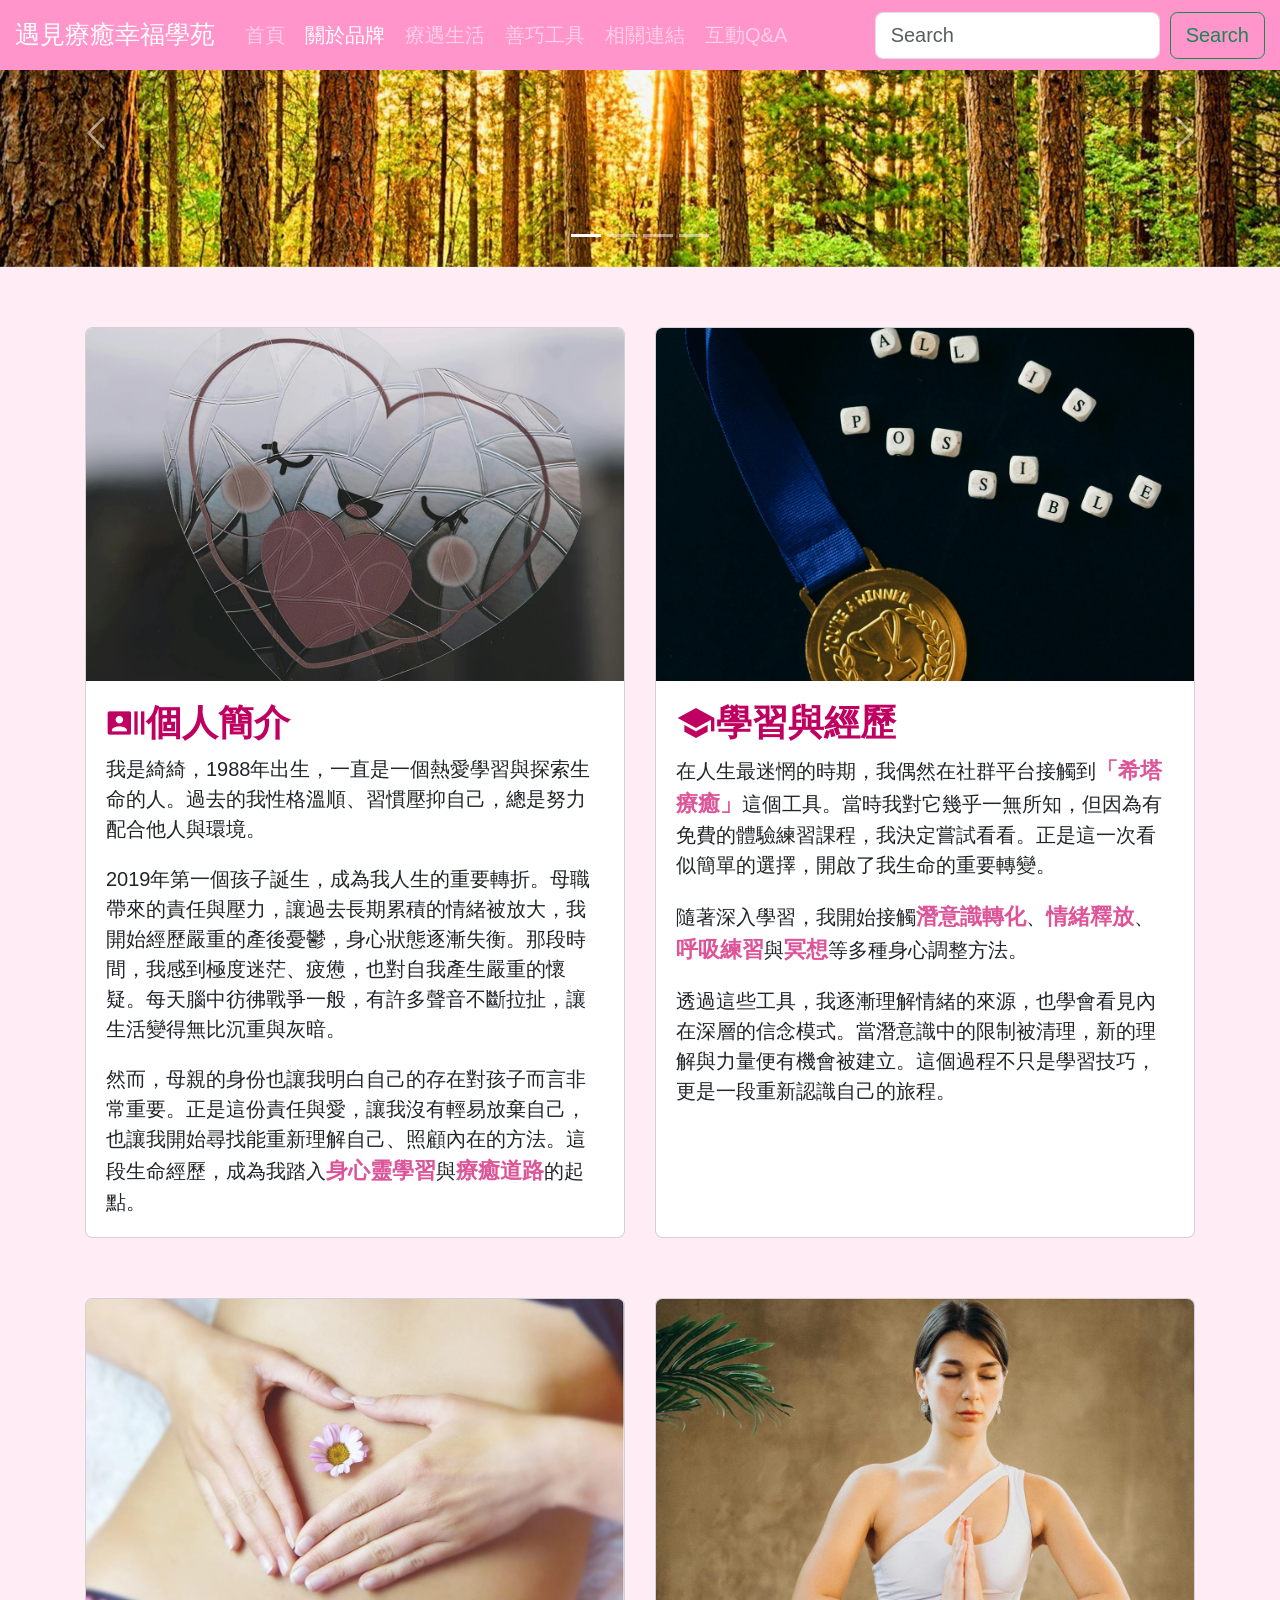
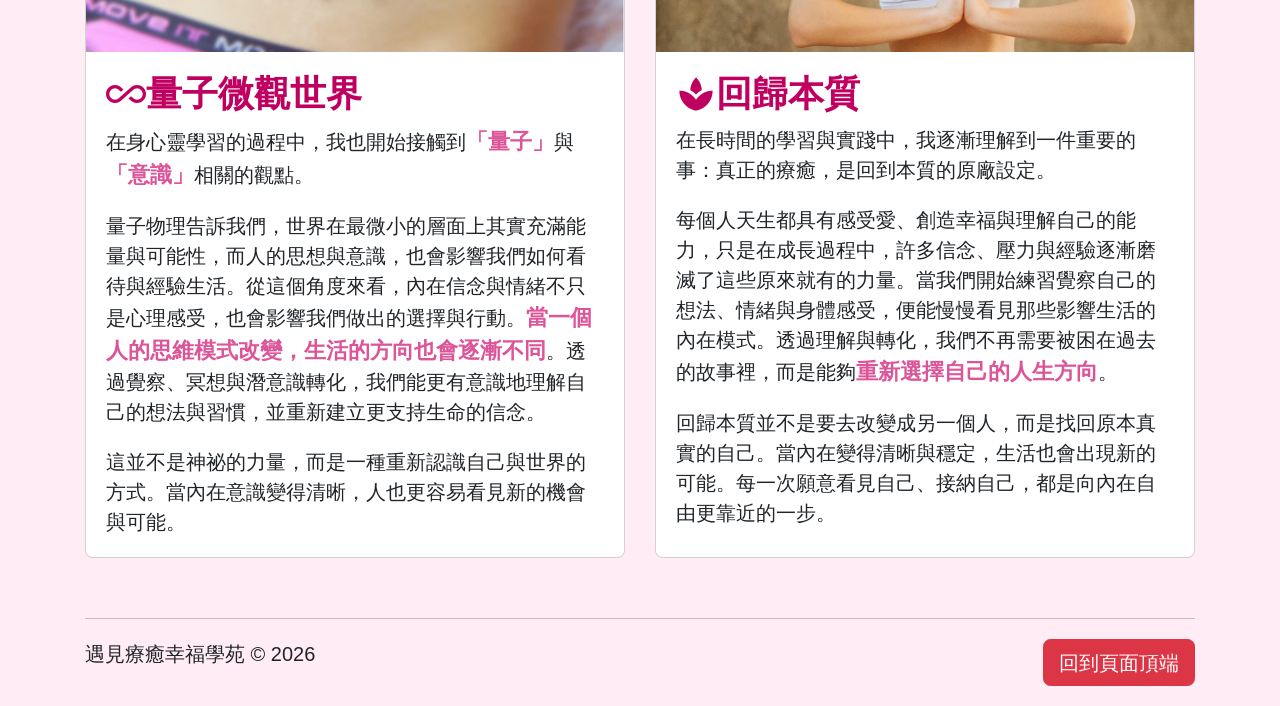
==== about.html @ cfe03c98 "Add files via upload" ====
<!-- 宣告網頁文件是HTML5格式 -->
<!doctype html>
<!-- 網頁所屬地區的語言 -->
<html lang="zh-Hant-TW">
  <!-- 檔頭、SEO/GEO/AEO   -->
  <head>
    <!-- 文字編碼 -->
    <meta charset="utf-8">
    <!-- RWD響應式網站 -->
    <meta name="viewport" content="width=device-width, initial-scale=1">
    <!-- 網站作者(擁有者)、品牌名稱 -->
    <meta name="author" content="遇見療癒幸福學苑">
    <!-- 網頁描述、網頁內容濃縮，可透過ChatGPT協助生成 -->
    <meta name="description" content="遇見療癒幸福學苑-希塔綺癒記，一段探索身心靈療癒的旅程，從產後憂鬱走向自我覺察與覺醒，探索潛意識轉化與內在成長。">
    <!-- 網頁編輯器 -->
    <meta name="generator" content="Visual Studio Code">
    <!-- 網頁關鍵字，網頁內容提取，可透過ChatGPT協助提取 -->
    <meta name="keywords" content="遇見療癒幸福學苑, 身心靈療癒, 身心靈成長, 自我療癒, 自我覺察, 內在覺察, 內在成長, 情緒療癒, 情緒釋放, 情緒管理, 產後憂鬱, 心理療癒, 身心靈學習, 希塔療癒, 潛意識轉化, 潛意識清理, 信念轉化, 冥想練習, 呼吸練習, 靜心冥想, 內在探索, 自我成長, 生命轉變, 回歸本質, 找回真實自己, 量子意識, 量子思維, 量子能量, 意識轉化, 思維模式改變, 身心靈平衡, 生命覺醒, 內在力量 ">
    <!-- favicon品牌Logo -->
    <!-- 舊版icon，針對IE瀏覽器  -->
    <link rel="shortcut icon" href="/favicon.ico" type="image/x-icon">
    <!-- 新版icon，全部都可以使用，對IE無效 -->
    <link rel="icon" href="/favicon.ico" type="image/x-icon">
    <!-- 網頁標題，包含網站名稱和網頁名稱 -->
    <title>遇見療癒幸福學苑-關於品牌</title>
    <!-- Botstrap雲端CSS外部檔 -->
    <link href="https://cdn.jsdelivr.net/npm/bootstrap@5.3.8/dist/css/bootstrap.min.css" rel="stylesheet" integrity="sha384-sRIl4kxILFvY47J16cr9ZwB07vP4J8+LH7qKQnuqkuIAvNWLzeN8tE5YBujZqJLB" crossorigin="anonymous">
    <!-- 自訂的CSS -->
    <link rel="stylesheet" href="css/custom.css">
    <!-- GoogleIconFonts -->
    <link rel="stylesheet" href="https://fonts.googleapis.com/icon?family=Material+Icons">
    <!-- GA追蹤碼 -->
    <!-- Google tag (gtag.js) -->
    <script async src="https://www.googletagmanager.com/gtag/js?id=G-C1G82CL6KB"></script>
    <script>
      window.dataLayer = window.dataLayer || [];
      function gtag(){dataLayer.push(arguments);}
      gtag('js', new Date());

      gtag('config', 'G-C1G82CL6KB');
    </script>
  </head>
  <!-- 網頁本文 -->
  <body>
    <!-- 頁首 -->
    <header class="fixed-top">
      <nav class="navbar navbar-expand-lg bg-dark navbar-dark">
        <div class="container-fluid">
          <a class="navbar-brand" href="index.html">遇見療癒幸福學苑</a>
          <button class="navbar-toggler" type="button" data-bs-toggle="collapse" data-bs-target="#navbarSupportedContent" aria-controls="navbarSupportedContent" aria-expanded="false" aria-label="Toggle navigation">
            <span class="navbar-toggler-icon"></span>
          </button>
          <div class="collapse navbar-collapse" id="navbarSupportedContent">
            <ul class="navbar-nav me-auto mb-2 mb-lg-0">
              <li class="nav-item">
                <a class="nav-link" href="index.html">首頁</a>
              </li>
              <li class="nav-item">
                <a class="nav-link active" aria-current="page" href="about.html">關於品牌</a>
              </li>
              <li class="nav-item">
                <a class="nav-link" href="healthy.html">療遇生活</a>
              </li>
              <li class="nav-item">
                <a class="nav-link" href="tools.html">善巧工具</a>
              </li>
              <li class="nav-item">
                <a class="nav-link" href="learnmore.html">相關連結</a>
              </li>
              <li class="nav-item">
                <a class="nav-link" href="https://toolkit.url.com.tw/bbs/index.php?email=bbs@trial-162244.url.tw" target="_blank">互動Q&A</a>
              </li>
            </ul>
            <form class="d-flex" role="search">
              <input class="form-control me-2" type="search" placeholder="Search" aria-label="Search"/>
              <button class="btn btn-outline-success" type="submit">Search</button>
            </form>
          </div>
        </div>
      </nav>
    </header>
    <main>
      <!-- 輪播圖外層 -->
      <div id="carouselExampleIndicators" class="carousel slide">
        <!-- 指示器 -->
        <div class="carousel-indicators">
          <button type="button" data-bs-target="#carouselExampleIndicators" data-bs-slide-to="0" class="active" aria-current="true" aria-label="Slide 1"></button>
          <button type="button" data-bs-target="#carouselExampleIndicators" data-bs-slide-to="1" aria-label="Slide 2"></button>
          <button type="button" data-bs-target="#carouselExampleIndicators" data-bs-slide-to="2" aria-label="Slide 3"></button>
          <button type="button" data-bs-target="#carouselExampleIndicators" data-bs-slide-to="3" aria-label="Slide 4"></button>
        </div>
        <!-- 輪播圖片 -->
        <div class="carousel-inner">
          <div class="carousel-item active">
            <img src="images/index/forest-snapwire-675949.webp" class="d-block w-100" alt="陽光灑落樹木林立的森林" title="陽光灑落樹木林立的森林" aria-label="陽光灑落樹木林立的森林">
          </div>
          <div class="carousel-item">
            <img src="images/index/sunset-woman-5238044_1920.webp" class="d-block w-100" alt="草原上張開雙臂面向夕陽的草帽女孩背影" title="草原上張開雙臂面向夕陽的草帽女孩背影" aria-label="草原上張開雙臂面向夕陽的草帽女孩背影">
          </div>
          <div class="carousel-item">
            <img src="images/index/tree-road-35600.webp" class="d-block w-100" alt="陽光灑落幽暗樹林中的林間小徑" title="陽光灑落幽暗樹林中的林間小徑" aria-label="陽光灑落幽暗樹林中的林間小徑">
          </div>
          <div class="carousel-item">
            <img src="images/index/mountain-sunset-tree.webp" class="d-block w-100" alt="在山區樹林間有著夕陽的天空" title="在山區樹林間有著夕陽的天空" aria-label="在山區樹林間有著夕陽的天空">
          </div>
        </div>
        <!-- 控制器 -->
        <button class="carousel-control-prev" type="button" data-bs-target="#carouselExampleIndicators" data-bs-slide="prev">
          <span class="carousel-control-prev-icon" aria-hidden="true"></span>
          <span class="visually-hidden">Previous</span>
        </button>
        <button class="carousel-control-next" type="button" data-bs-target="#carouselExampleIndicators" data-bs-slide="next">
          <span class="carousel-control-next-icon" aria-hidden="true"></span>
          <span class="visually-hidden">Next</span>
        </button>
      </div>
      <div class="container">
        <div class="row">
          <div class="col-lg-6 d-flex">
            <div class="card mt-5 w-100">
              <img src="images/about/cute-healthing-hug-heart-smile.webp" class="card-img-top" alt="擁抱紅心閉著眼睛開心大笑的透明愛心圖案壓克力板" title="擁抱紅心閉著眼睛開心大笑的透明愛心圖案壓克力板" aria-label="擁抱紅心閉著眼睛開心大笑的透明愛心圖案壓克力板">
              <div class="card-body">
                <h2 class=""><i class="material-icons" style="font-size:2rem;color: rgb(191, 0, 96);vertical-align: text-bottom;">recent_actors</i>個人簡介</h2>
                <p class="card-text">我是綺綺，1988年出生，一直是一個熱愛學習與探索生命的人。過去的我性格溫順、習慣壓抑自己，總是努力配合他人與環境。</p>
                <p class="card-text">2019年第一個孩子誕生，成為我人生的重要轉折。母職帶來的責任與壓力，讓過去長期累積的情緒被放大，我開始經歷嚴重的產後憂鬱，身心狀態逐漸失衡。那段時間，我感到極度迷茫、疲憊，也對自我產生嚴重的懷疑。每天腦中彷彿戰爭一般，有許多聲音不斷拉扯，讓生活變得無比沉重與灰暗。</p>
                <p class="card-text">然而，母親的身份也讓我明白自己的存在對孩子而言非常重要。正是這份責任與愛，讓我沒有輕易放棄自己，也讓我開始尋找能重新理解自己、照顧內在的方法。這段生命經歷，成為我踏入<span class="text-pink">身心靈學習</span>與<span class="text-pink">療癒道路</span>的起點。</p>
              </div>
            </div>
          </div>
          <div class="col-lg-6 d-flex">
            <div class="card mt-5 w-100">
              <img src="images/about/winner-success-power-unlimited-possible.webp" class="card-img-top" alt="萬事皆可能英文字母方塊與獎牌" title="萬事皆可能英文字母方塊與獎牌" aria-label="萬事皆可能英文字母方塊與獎牌">
              <div class="card-body">
                <h2 class=""><i class="material-icons" style="font-size:2rem;color: rgb(191, 0, 96);vertical-align: text-bottom;">school</i>學習與經歷</h2>
                <p class="card-text">在人生最迷惘的時期，我偶然在社群平台接觸到<span class="text-pink">「希塔療癒」</span>這個工具。當時我對它幾乎一無所知，但因為有免費的體驗練習課程，我決定嘗試看看。正是這一次看似簡單的選擇，開啟了我生命的重要轉變。</p>
                <p class="card-text">隨著深入學習，我開始接觸<span class="text-pink">潛意識轉化</span>、<span class="text-pink">情緒釋放</span>、<span class="text-pink">呼吸練習</span>與<span class="text-pink">冥想</span>等多種身心調整方法。</p>
                <p class="card-text">透過這些工具，我逐漸理解情緒的來源，也學會看見內在深層的信念模式。當潛意識中的限制被清理，新的理解與力量便有機會被建立。這個過程不只是學習技巧，更是一段重新認識自己的旅程。</p>
              </div>
            </div>
          </div>
        </div>
        <div class="row mb-5">
          <div class="col-lg-6 d-flex">
            <div class="card mt-5 w-100">
              <img src="images/about/silviarita-woman-3186730_1920.webp" class="card-img-top" alt="躺著的女生腹部有被手指愛心圈住的粉白色小花" title="躺著的女生腹部有被手指愛心圈住的粉白色小花" aria-label="躺著的女生腹部有被手指愛心圈住的粉白色小花">
              <div class="card-body">
                <h2 class=""><i class="material-icons" style="font-size:2rem;color: rgb(191, 0, 96);vertical-align: text-bottom;">all_inclusive</i>量子微觀世界</h2>
                <p class="card-text">在身心靈學習的過程中，我也開始接觸到<span class="text-pink">「量子」</span>與<span class="text-pink">「意識」</span>相關的觀點。</p>
                <p class="card-text">量子物理告訴我們，世界在最微小的層面上其實充滿能量與可能性，而人的思想與意識，也會影響我們如何看待與經驗生活。從這個角度來看，內在信念與情緒不只是心理感受，也會影響我們做出的選擇與行動。<span class="text-pink">當一個人的思維模式改變，生活的方向也會逐漸不同</span>。透過覺察、冥想與潛意識轉化，我們能更有意識地理解自己的想法與習慣，並重新建立更支持生命的信念。</p>
                <p class="card-text">這並不是神祕的力量，而是一種重新認識自己與世界的方式。當內在意識變得清晰，人也更容易看見新的機會與可能。</p>
              </div>
            </div>
          </div>
          <div class="col-lg-6 d-flex">
            <div class="card mt-5 w-100">
              <img src="images/about/peaceful-relax-woman-meditation.webp" class="card-img-top" alt="穿著瑜珈服坐著冥想的女生" title="穿著瑜珈服坐著冥想的女生" aria-label="穿著瑜珈服坐著冥想的女生">
              <div class="card-body">
                <h2 class=""><i class="material-icons" style="font-size:2rem;color: rgb(191, 0, 96);vertical-align: text-bottom;">spa</i>回歸本質</h2>
                <p class="card-text">在長時間的學習與實踐中，我逐漸理解到一件重要的事：真正的療癒，是回到本質的原廠設定。</p>
                <p class="card-text">每個人天生都具有感受愛、創造幸福與理解自己的能力，只是在成長過程中，許多信念、壓力與經驗逐漸磨滅了這些原來就有的力量。當我們開始練習覺察自己的想法、情緒與身體感受，便能慢慢看見那些影響生活的內在模式。透過理解與轉化，我們不再需要被困在過去的故事裡，而是能夠<span class="text-pink">重新選擇自己的人生方向</span>。</p>
                <p class="card-text">回歸本質並不是要去改變成另一個人，而是找回原本真實的自己。當內在變得清晰與穩定，生活也會出現新的可能。每一次願意看見自己、接納自己，都是向內在自由更靠近的一步。</p>
              </div>
            </div>
          </div>
        </div>
        <hr>
      </div>
      <footer class="container">
        <p class="float-end"><a href="#top" class="btn btn-danger">回到頁面頂端</a></p>
        <p>遇見療癒幸福學苑 &copy; 2026</p>
      </footer>
    </main>
    <!-- Botstrap雲端JS外部檔 -->
    <script src="https://cdn.jsdelivr.net/npm/bootstrap@5.3.8/dist/js/bootstrap.bundle.min.js" integrity="sha384-FKyoEForCGlyvwx9Hj09JcYn3nv7wiPVlz7YYwJrWVcXK/BmnVDxM+D2scQbITxI" crossorigin="anonymous"></script>
  </body>
</html>
---- css/custom.css ----
:root,
[data-bs-theme=dark]{
--bs-dark-rgb:255, 149, 202;
}

/* 連結Google雲端字體，提供用戶一致體驗UX */
@import url('https://fonts.googleapis.com/css2?family=Chiron+GoRound+TC:wght@300&display=swap');

/* 利用根元素作為標籤選取器，改變整體頁面的文字大小 */
html{font-size: 20px;}

/* 統一每一個網頁的背景色 */
body{font-family: "微軟正黑體", "Chiron GoRound TC", sans-serif;background: #FFECF5;}

/* 個別指定網頁背景色 */
/* .bg-color-red{background-color: #FFD2D2;} */

/* 標題一級的文字大小 */
h1{font-size: 2rem;}

/* 標題二級的文字設定，選取器是標籤，影響整體 */
h2{font-size: 1.8rem;font-weight: 800;color: rgb(191, 0, 96);}

/* 選取器是類別，影響個別，需要手動套用 */
.h2-custom-pink{font-size: 3rem;font-weight: 800;color: rgb(255, 0, 195);}

/* 重要文字標註 */
.text-pink{font-size: 1.1rem;font-weight: 600;color: rgb(221, 85, 153);}

/* 駝峰式命名、與其他CSS衝突 */
/* 與其他CSS衝突，無法套用文字大小時，可強制優先套用目前樣式 */
.iconsTitle{
    font-size:2rem !important;
    color: rgb(191, 0, 96);
    vertical-align: text-bottom;
}

/* 善巧工具頁面的標題四級文字大小 */
.h4-Fontsize{font-size: 1.2rem;font-weight: 900;color: #ee6688;}

/* 項目清單符號 */
.list-symbol{list-style-type: circle;}

/* 善巧工具頁面ChatGPT的搭配圖式設計 */
/* 移除預設符號 */
.custom-list {
  list-style: none;
  padding-left: 0;
}

/* li 基本設定 */
.custom-list li {
  padding-left: 28px;
  position: relative;
  margin-bottom: 10px;
}

/* 項目符號（紫色） */
ul.custom-list li::before {
  content: "⚛";
  color: #990099; /* 紫色（安全色） */
  position: absolute;
  left: 0;
  top: 3px;
}

/* ：前文字（紫色，與符號一致） */
.custom-list .term {
  color: #990099;
  font-weight: bold;
}

/* ：後文字（粉色） */
.custom-list .desc {
  color: #ee4499;
}

/* 編號符號 */
ol.custom-list {
  list-style: none;
  padding-left: 0;
  counter-reset: item;
}

/* 編號符號自訂數字樣式 */
ol.custom-list li {
  counter-increment: item;
  position: relative;
  padding-left: 26px; /* 控制距離 */
}

ol.custom-list li::before {
  content: counter(item) ".";
  position: absolute;
  left: 0;
  color: #990099;
  font-weight: bold;
}

/* 項目清單色彩，連帶影響清單內的文字色彩 */
/* li{color: #990099;} */

/* 單獨針對項目/編號清單的符號色彩，優化前 
ul li::marker{color: #990099;}

ol li::marker{color: #990099;}*/

/* 單獨針對項目/編號清單的符號色彩，優化後方式一 
ul li::marker, ol li::marker{color: #990099;}*/

/* 單獨針對項目/編號清單的符號色彩，優化後方式二 */
li::marker{color: #990099;}

/* ChatGPT：國平老師旅遊頁面範例使用的不同等級文字色彩 */
.text-muted {
  color: #666666; /* 灰色，表示中性、次要、輕微的資訊 */
}

.text-warning {
  color: #cccc00; /* 黃色（安全色），表示提醒、注意、警示 */
}

.text-accent {
  color: #ff9900; /* 橙色，表示強調、注意、行動提示 */
}

.text-danger {
  color: #cc0000; /* 紅色，表示危險、錯誤 */
}

/* ChatGPT：善巧工具頁面使用的馬卡龍色系文字色彩 */
.text-soft {
  color: #ff99cc; /* 溫柔、關懷（粉紅） */
}

.text-warm {
  color: #ffcc99; /* 溫暖、親和（粉橘） */
}

.text-healing {
  color: #cc99cc; /* 靈性、療癒（粉紫） */
}

.text-calm {
  color: #99ccff; /* 清新、平靜（粉藍） */
}

.text-spiritual {
  color: #990099; /* 靈性、能量、轉化 */
}

/* ChatGPT：莫蘭迪(Morandi)色系文字色彩（柔和、低飽和） */
.text-m-soft {
  color: #cc9999; /* 柔和關懷（粉） */
}

.text-m-muted-danger {
  color: #cc6666; /* 內斂情感（紅） */
}

.text-m-healing {
  color: #9999cc; /* 靜謐靈性（紫） */
}

.text-m-earth {
  color: #996666; /* 穩定大地（咖） */
}

.text-m-warm {
  color: #cc9966; /* 溫潤親和（橘） */
}

.text-m-light {
  color: #cccc99; /* 柔光希望（黃） */
}

.text-m-balance {
  color: #99cc99; /* 自然平衡（綠） */
}

.text-m-calm {
  color: #9999cc; /* 沉靜安心（藍） */
}

/* ChatGPT：美拉德(Maillard)色系（溫暖、濃郁） */
.text-ma-sweet {
  color: #ff9999; /* 甜感柔粉（粉） */
}

.text-ma-rich-danger {
  color: #cc3333; /* 焦糖紅（紅） */
}

.text-ma-depth {
  color: #993366; /* 深層能量（紫） */
}

.text-ma-cozy {
  color: #663300; /* 咖啡核心（咖） */
}

.text-ma-caramel {
  color: #ff9933; /* 焦糖橘（橘） */
}

.text-ma-honey {
  color: #ffcc33; /* 蜂蜜光（黃） */
}

.text-ma-organic {
  color: #669933; /* 草本暖綠（綠） */
}

.text-ma-night {
  color: #336699; /* 深焙藍（藍） */
}

/* 保留card類別，新增樣式拿掉邊框 */
.card-no-border{
    border: none;
    background: none;
}

/* 字體樣式粗細，100-900 */
/* 類別：個別套用 */
.text-boldest{
  font-size: 900;
}

/* 複合：整體套用 */
#notes h5{
  font-weight: 900;
}

/* 相關連結頁面，圖片裁切 */
.imgCut{
  width: 100%; /* 原圖尺寸，父層寬度 */
  height: 500px;
  clip:rect(0px,0px,290px,0px);
  object-fit: cover;
}

/* ChatGPT：圖片進階優化-每張圖比例一致、不會變形、視覺更高級 */
.img-cover { 
  width: 100%;
  aspect-ratio: 4 / 3;
  object-fit: cover;
  border-radius: 12px;
  transition: transform 0.3s ease;
}

/* ChatGPT：圖片進階優化-滑過有微動態 */
.img-cover:hover {
  transform: scale(1.05);
}

/* ChatGPT：段落中某些文字像標題一樣凸顯 */
.text-highlight {
  font-size: 1rem;
  font-weight: 600;
  color: #bb8866; /* 莫蘭迪風 */
  border-left: 4px solid #bb8866;
  padding-left: 10px;
  margin: 12px 0;
  display: block;
}

/* ChatGPT：自訂按鈕樣式-莫蘭迪、美拉德風 */
.btn-brand {
  background-color: #cc9999;
  color: #fff;
  border-radius: 999px; /* 膠囊按鈕 */
  padding: 10px 24px;
  font-weight: 500;
  letter-spacing: 1px;
  transition: all 0.3s ease;
 }

/* 滑鼠滑動效果 */
.btn-brand:hover {
  background-color: #dd7777;  /* hover 深一點 */
  transform: translateY(-2px);
  box-shadow: 0 4px 10px rgba(0,0,0,0.15);
}

/* ChatGPT：療癒生活頁面卡片等高 */
.card {
  display: flex;
  flex-direction: column;
}

/* ChatGPT：如果有按鈕，未來會用到-內容撐開、按鈕可以貼底（高級排版） */
.card-body {
  flex-grow: 1;
}
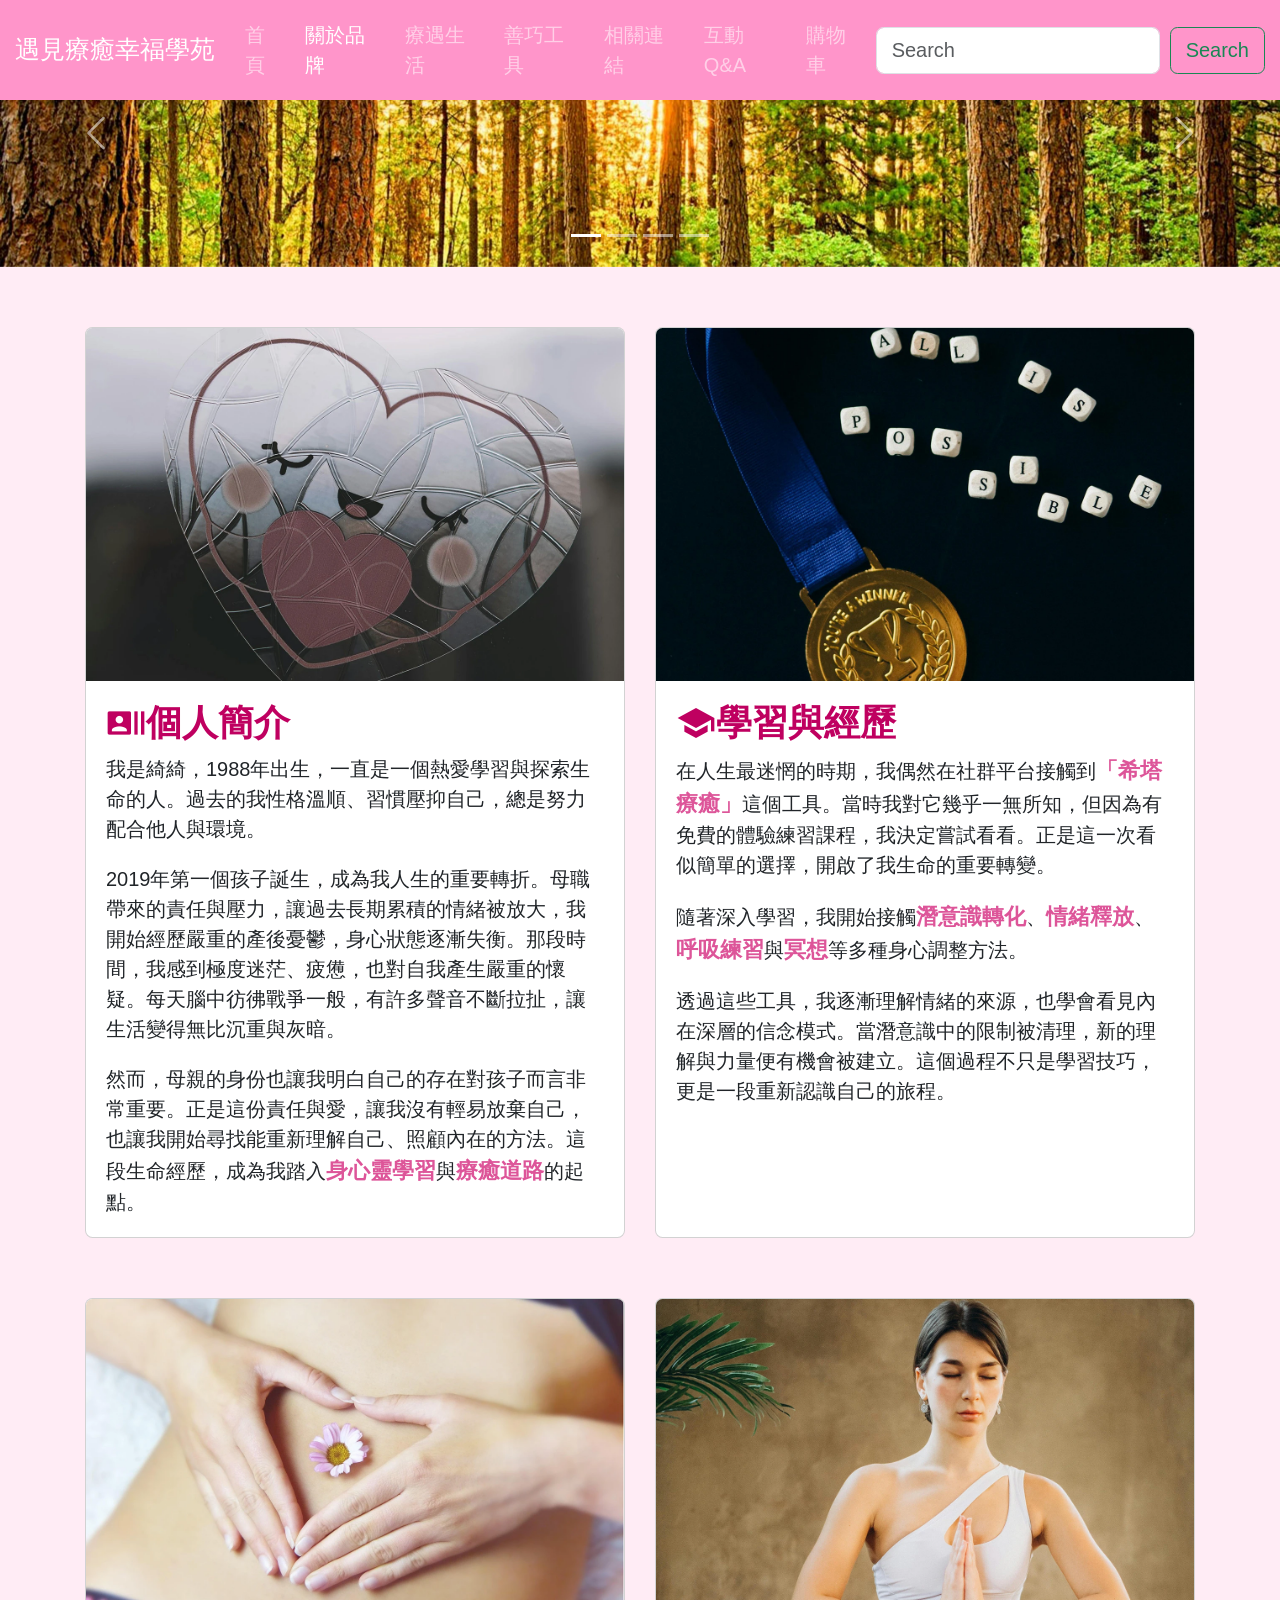
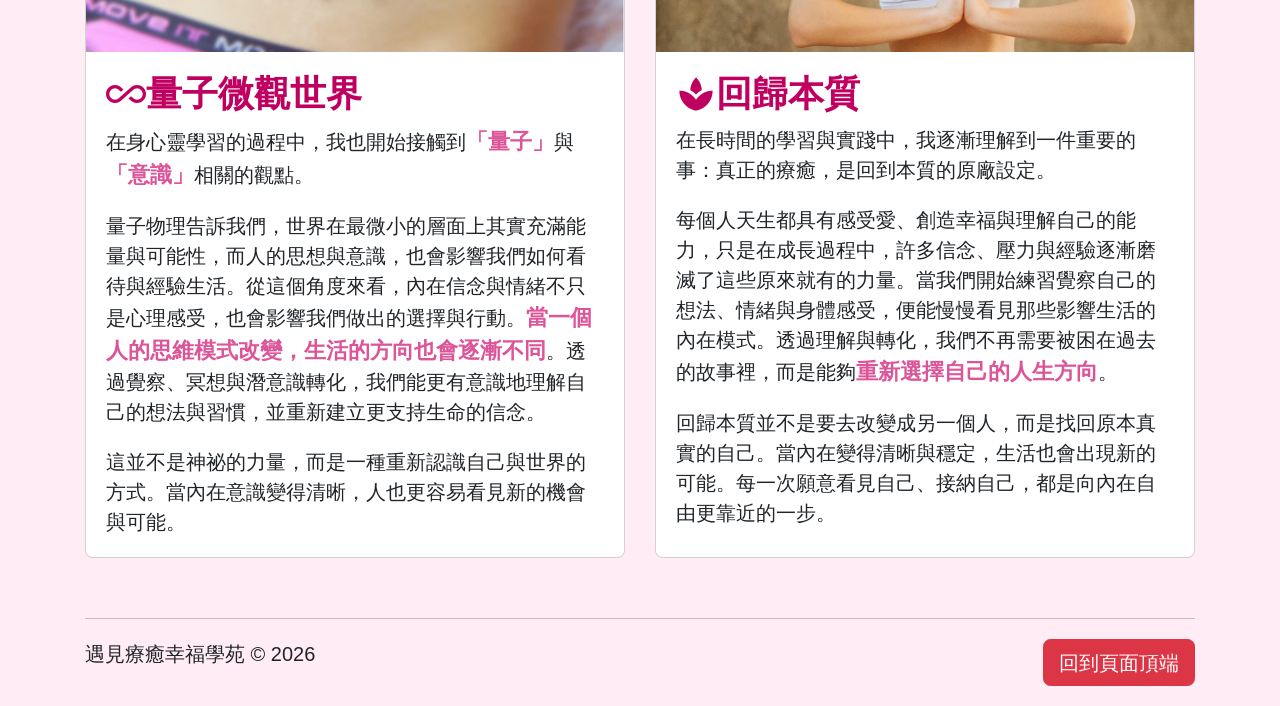
==== commit 539275da: "Add files via upload" ====
--- a/about.html
+++ b/about.html
@@ -69,6 +69,9 @@
               </li>
               <li class="nav-item">
                 <a class="nav-link" href="https://toolkit.url.com.tw/bbs/index.php?email=bbs@trial-162244.url.tw" target="_blank">互動Q&A</a>
+              </li>
+              <li class="nav-item">
+                <a class="nav-link" href="https://17learnmore.easy.co/" target="_blank">購物車</a>
               </li>
             </ul>
             <form class="d-flex" role="search">
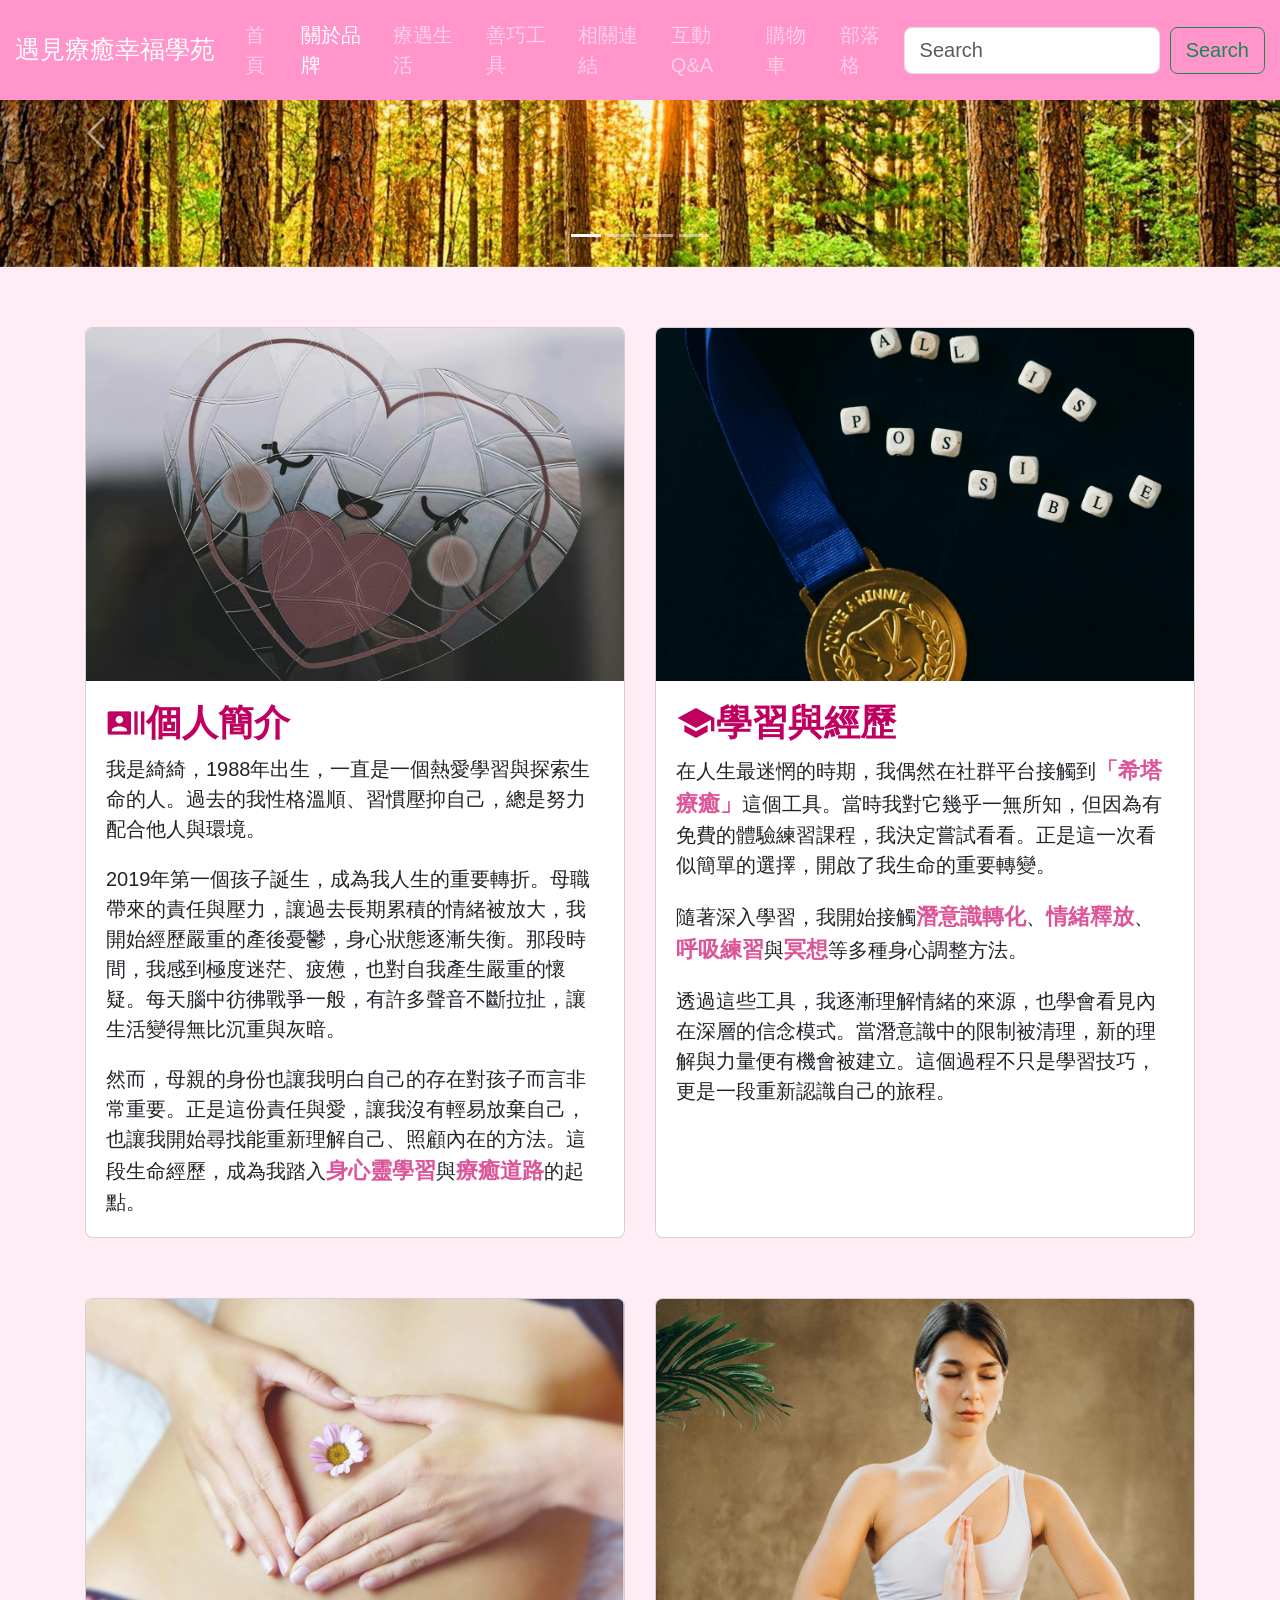
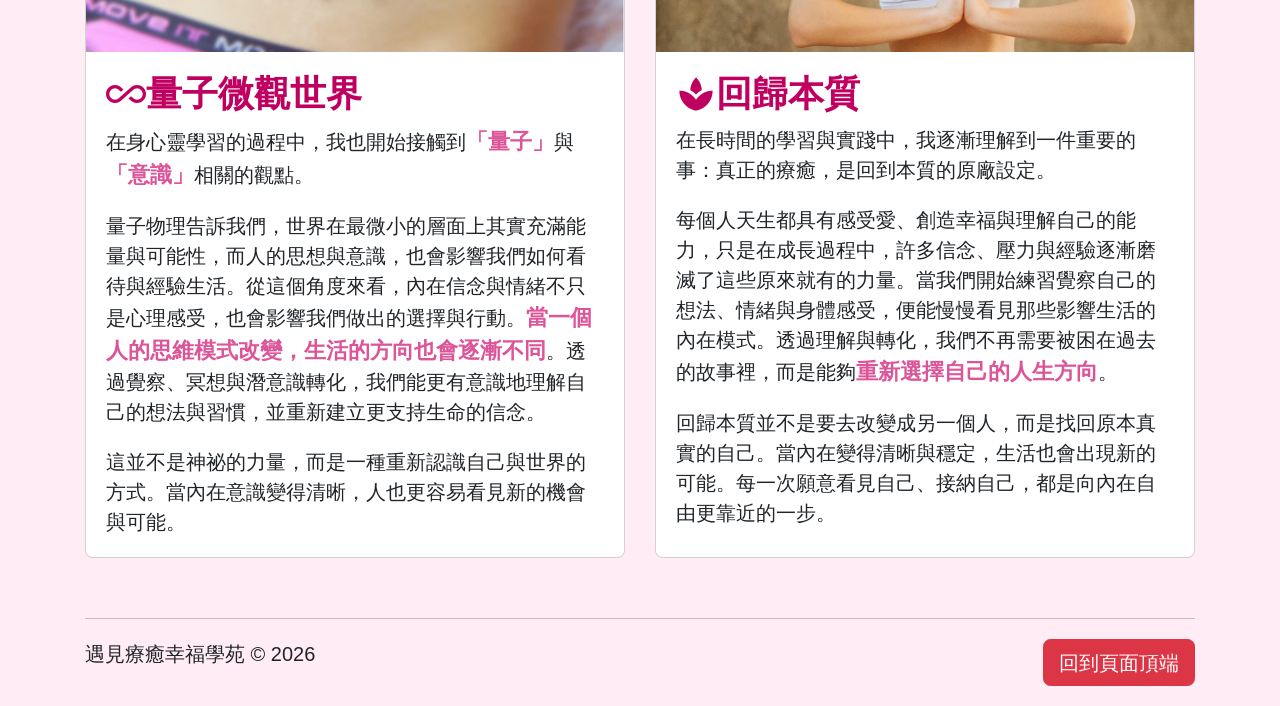
==== commit c6d0bb85: "Add files via upload" ====
--- a/about.html
+++ b/about.html
@@ -72,6 +72,9 @@
               </li>
               <li class="nav-item">
                 <a class="nav-link" href="https://17learnmore.easy.co/" target="_blank">購物車</a>
+              </li>
+              <li class="nav-item">
+                <a class="nav-link" href="https://charishealingbeauty.wordpress.com/" target="_blank">部落格</a>
               </li>
             </ul>
             <form class="d-flex" role="search">
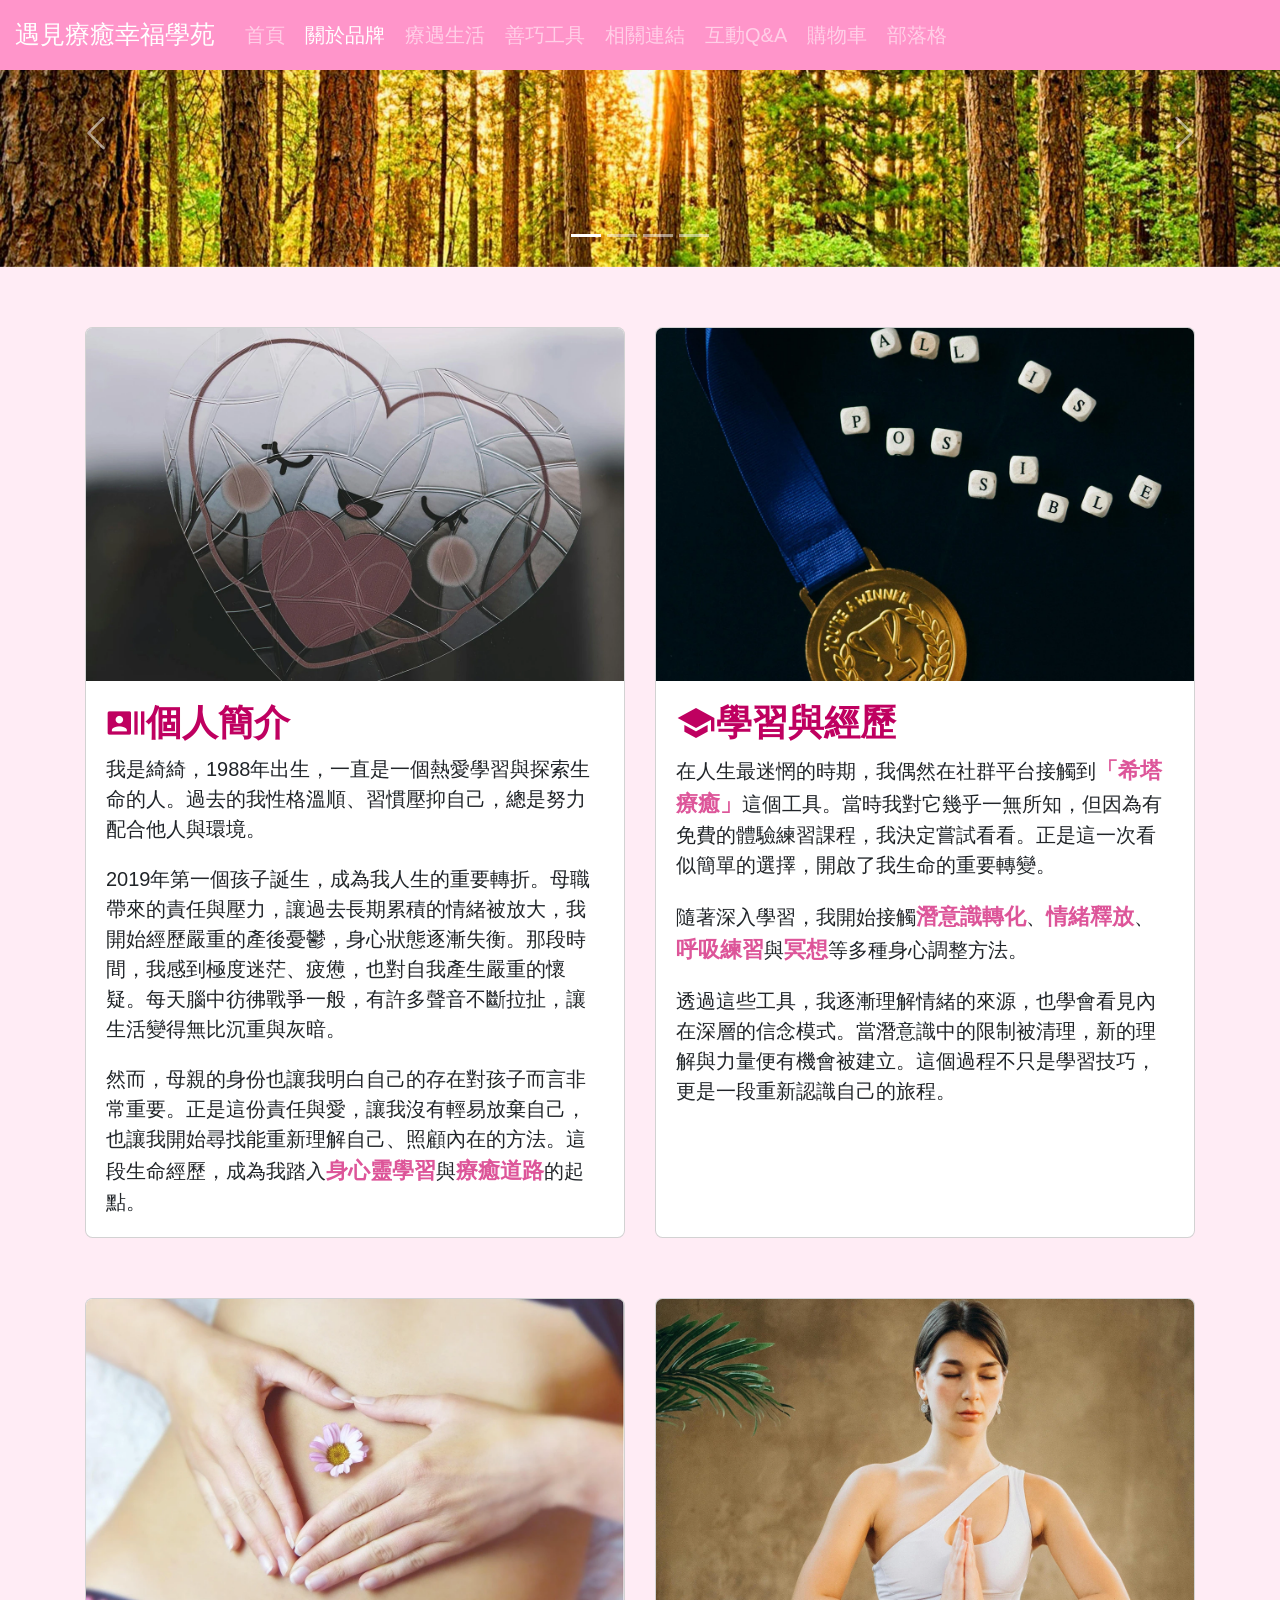
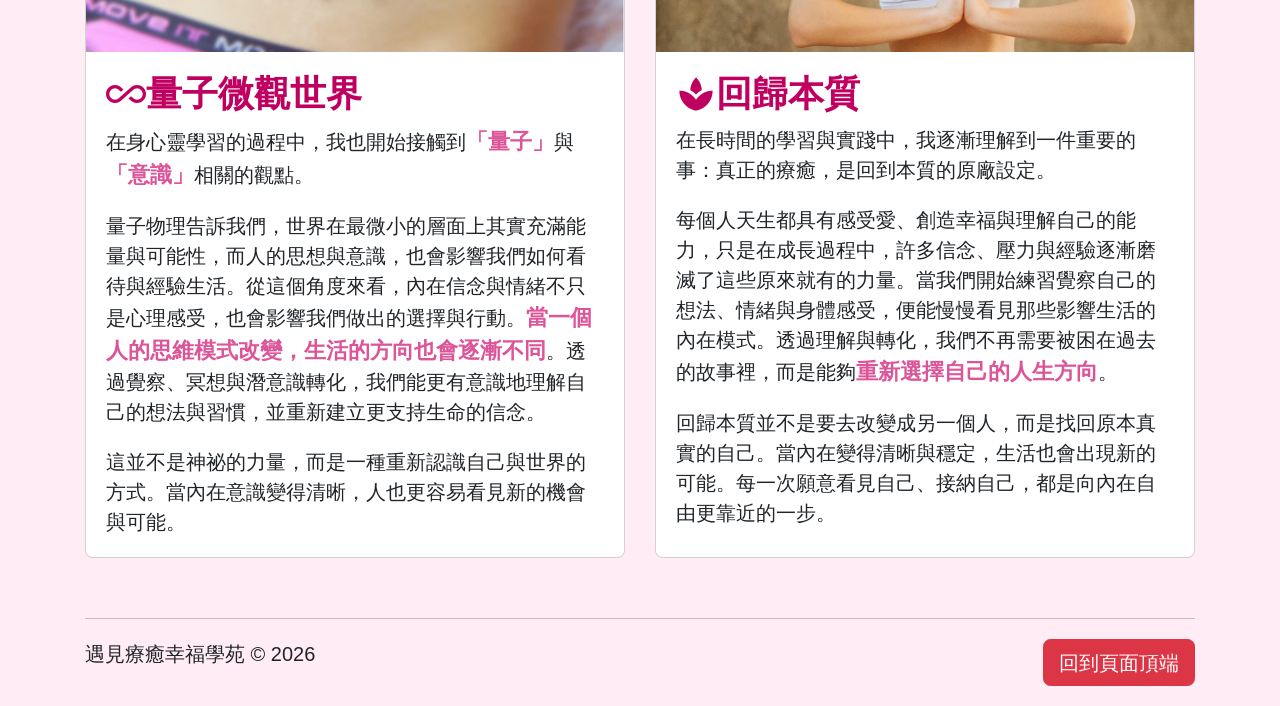
==== commit 91f2b8e4: "Add files via upload" ====
--- a/about.html
+++ b/about.html
@@ -77,10 +77,13 @@
                 <a class="nav-link" href="https://charishealingbeauty.wordpress.com/" target="_blank">部落格</a>
               </li>
             </ul>
-            <form class="d-flex" role="search">
+            <!-- <form class="d-flex" role="search">
               <input class="form-control me-2" type="search" placeholder="Search" aria-label="Search"/>
               <button class="btn btn-outline-success" type="submit">Search</button>
-            </form>
+            </form> -->
+            <script async src="https://cse.google.com/cse.js?cx=84c502fb0aa1d45d1">
+            </script>
+            <div class="gcse-searchresults"></div>
           </div>
         </div>
       </nav>
